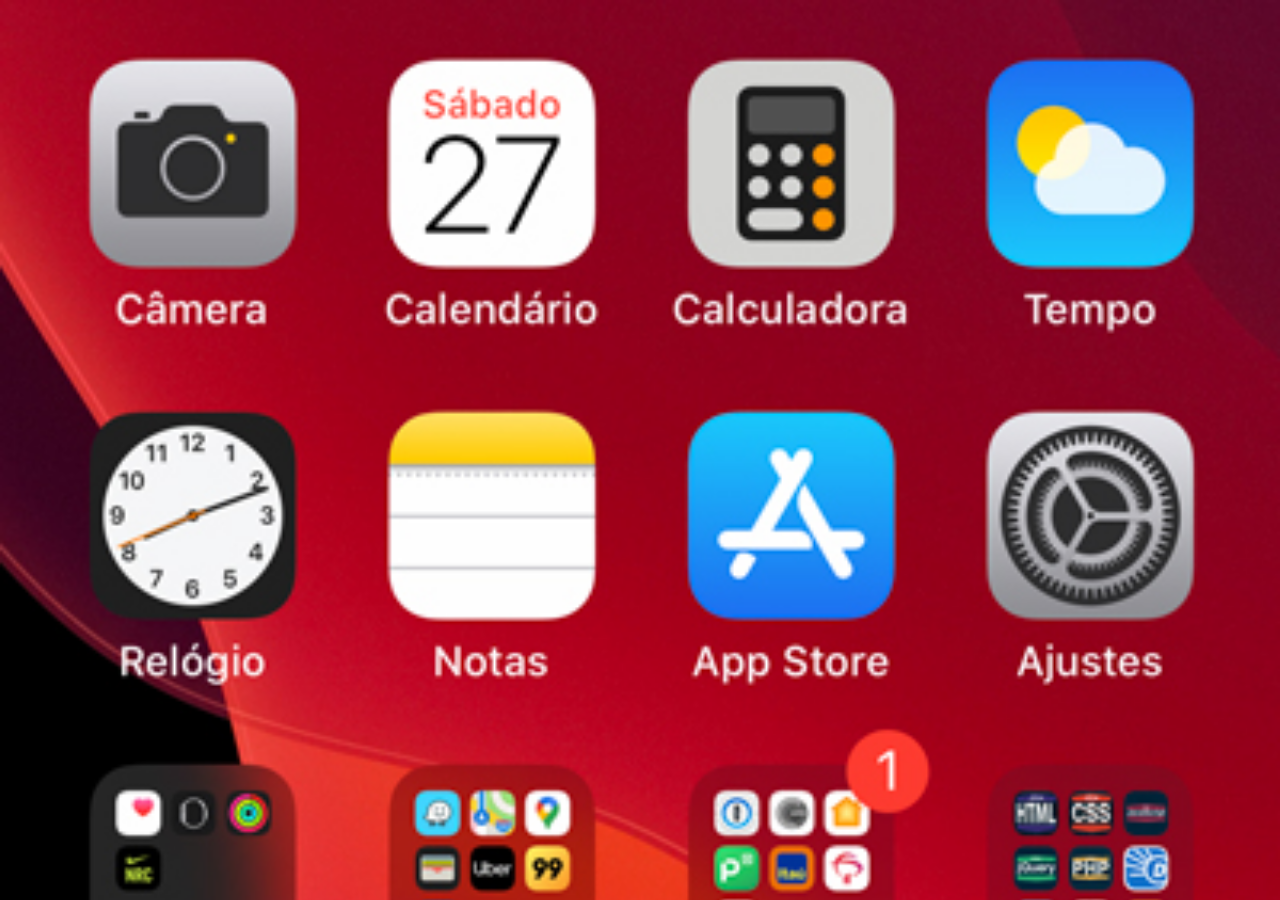
==== github.html @ caa409ba "Add main layout with navigation buttons and new pages for GitHub, Instagram, and YouTube" ====
<!DOCTYPE html>
<html lang="pt-br">
<head>
    <meta charset="UTF-8">
    <meta name="viewport" content="width=device-width, initial-scale=1.0">
    <title>Document</title>
</head>
<style>
    * {
        margin: 0;
        padding: 0;
    }

    body {
        height: 100vh;
        width: 100vw;
        background-color: black;
        background-image: url(imagens/tela-home.jpg);
        background-repeat: no-repeat;
        background-position: top center;
        background-attachment: fixed;
        background-size: cover;
    }
</style>
<body>
    
</body>
</html>
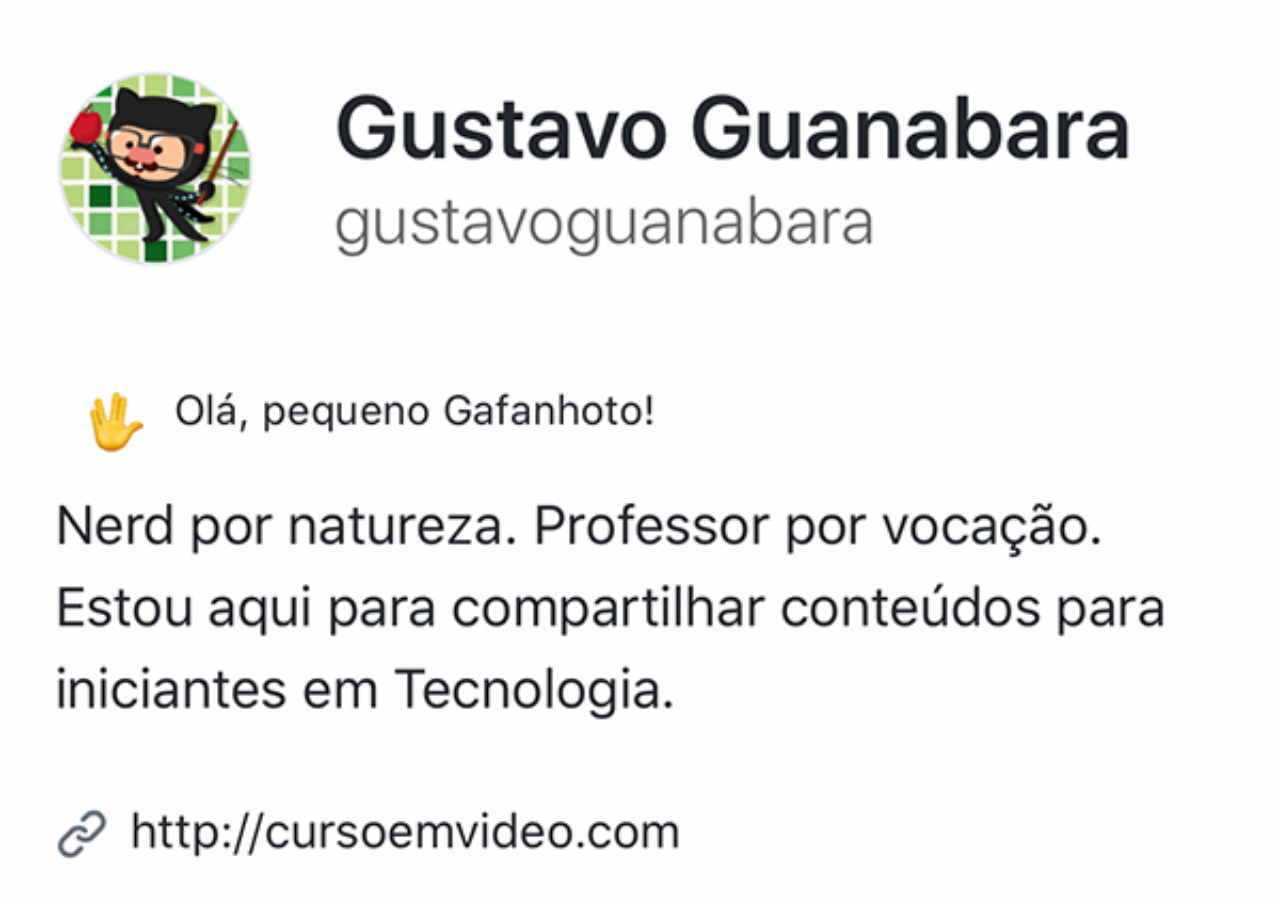
==== commit 9f582d71: "site finalizado" ====
--- a/github.html
+++ b/github.html
@@ -15,7 +15,7 @@
         height: 100vh;
         width: 100vw;
         background-color: black;
-        background-image: url(imagens/tela-home.jpg);
+        background-image: url(imagens/tela-github.jpg);
         background-repeat: no-repeat;
         background-position: top center;
         background-attachment: fixed;
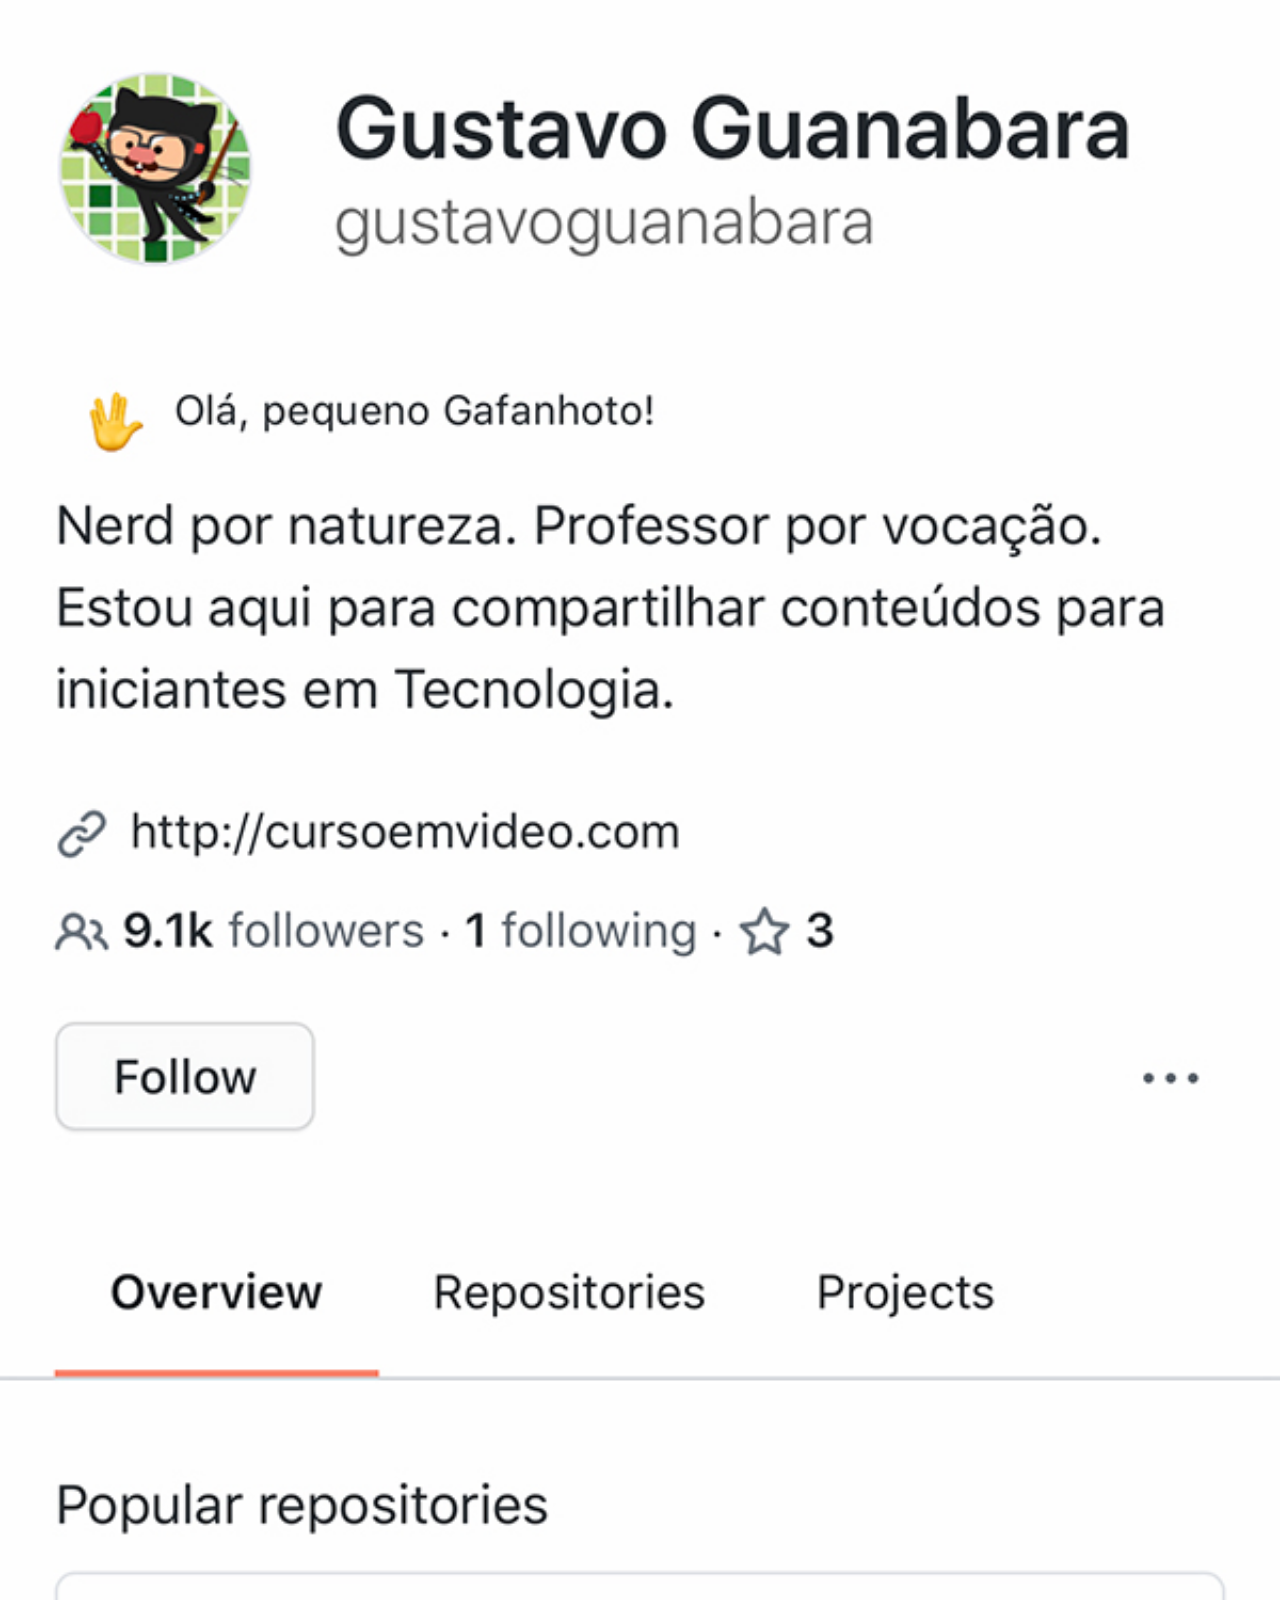
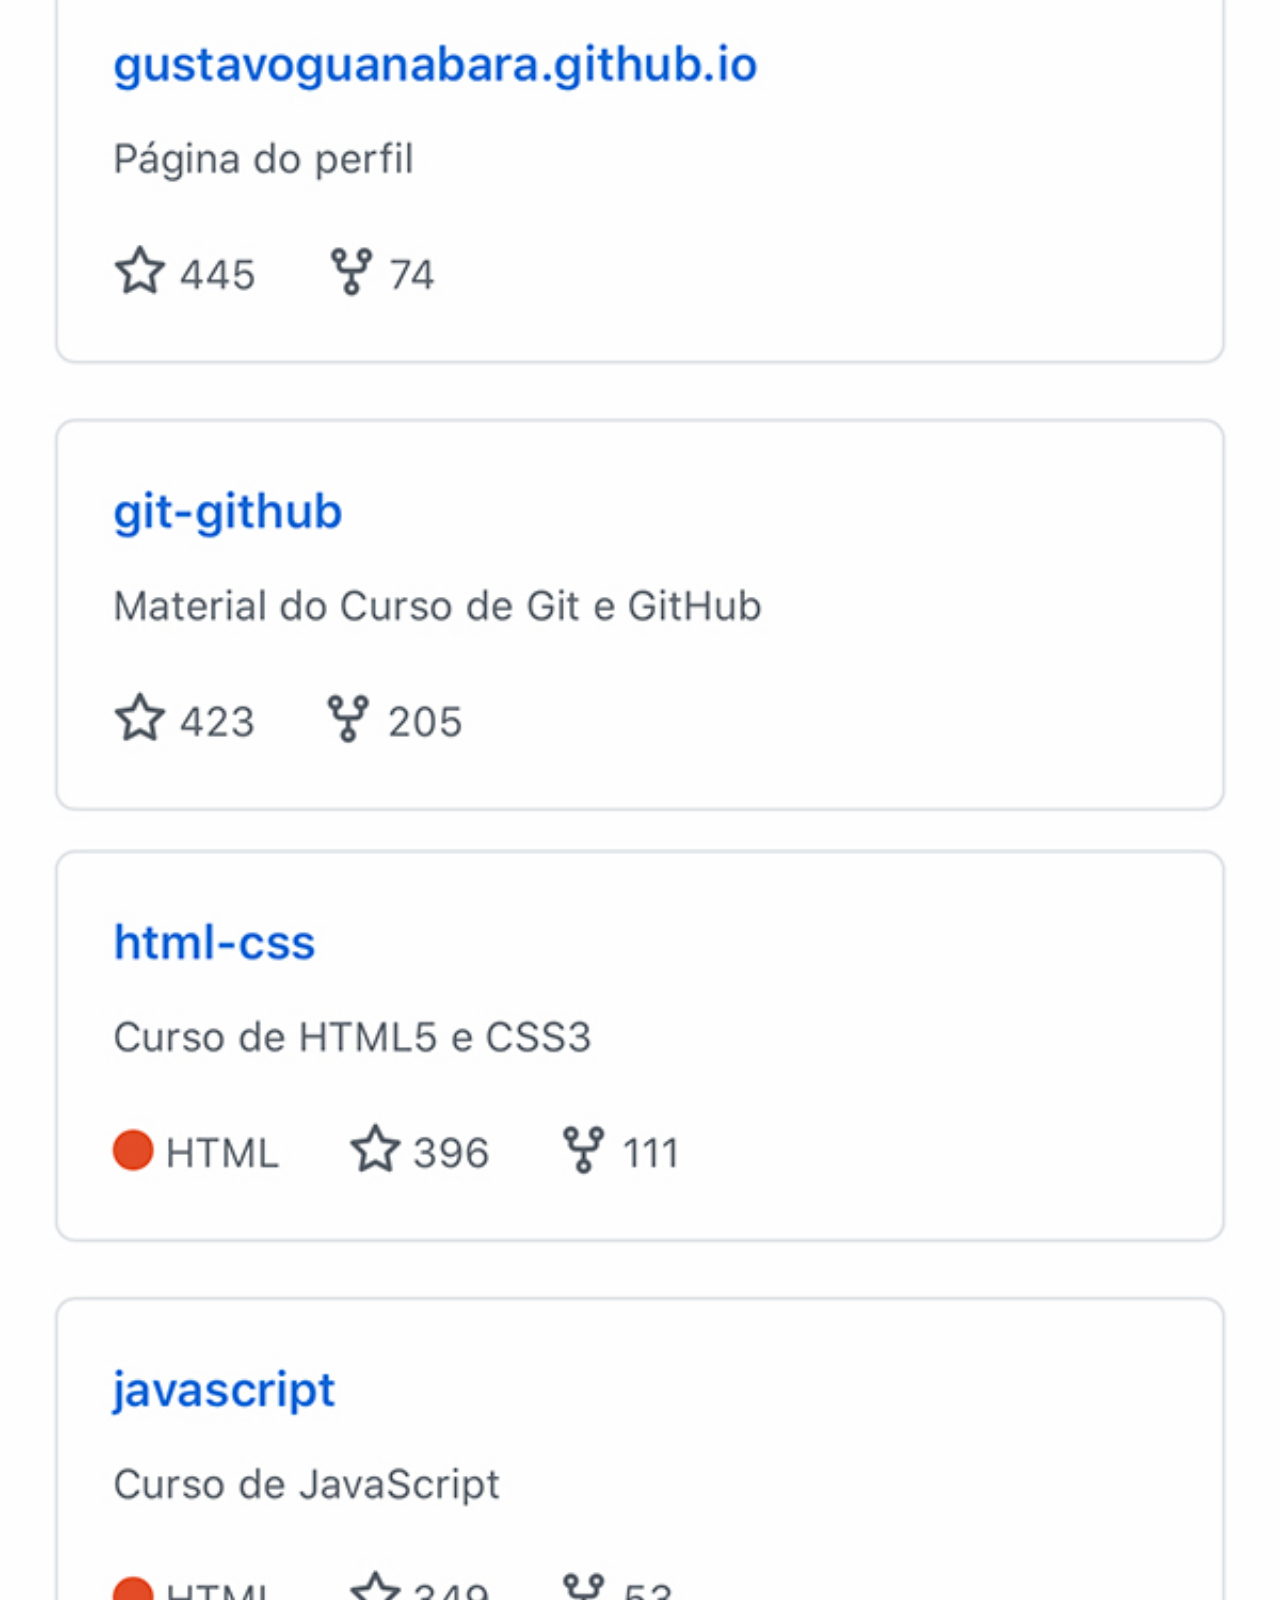
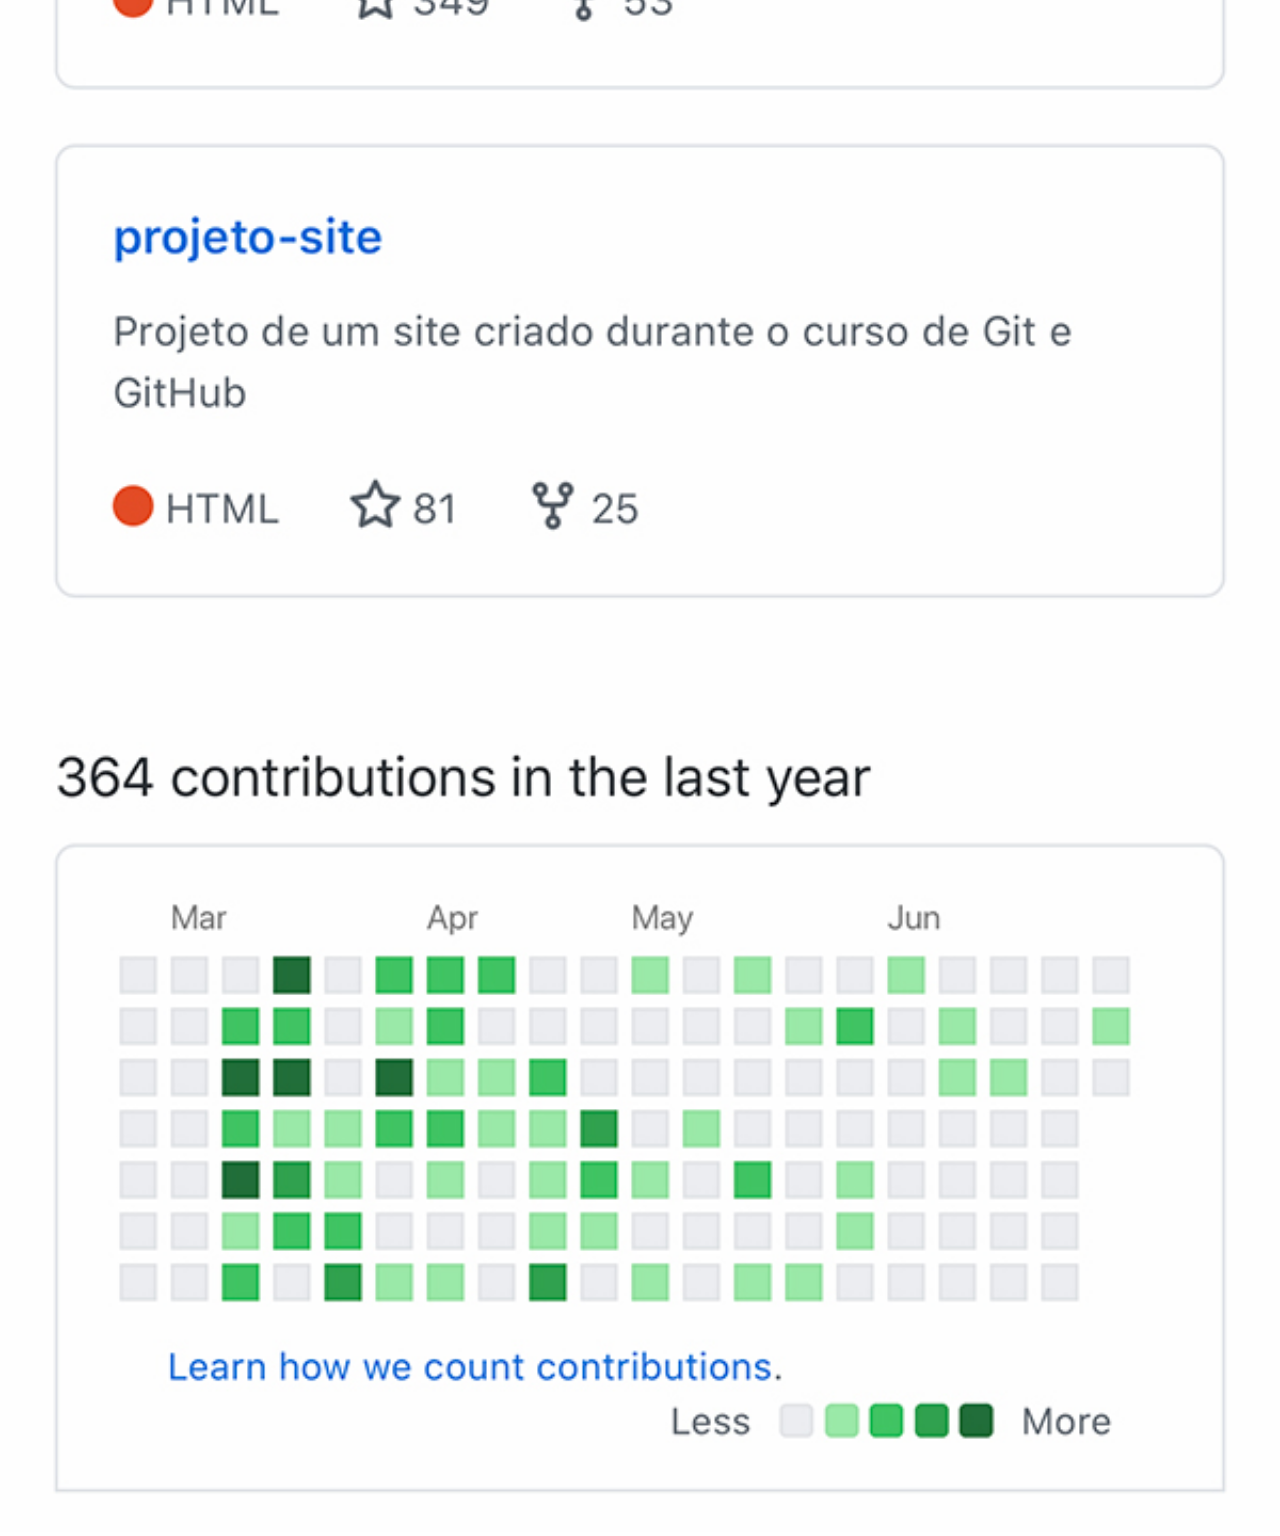
==== commit e15a0591: "Use full-width <img> instead of CSS backgrounds Replace background-image-based layouts in github.htm" ====
--- a/github.html
+++ b/github.html
@@ -10,19 +10,19 @@
         margin: 0;
         padding: 0;
     }
+::-webkit-scrollbar {
+    width: 0px;
+    height: 0px;
+}
 
+img {
+    width: 100vw;
+}
     body {
-        height: 100vh;
-        width: 100vw;
-        background-color: black;
-        background-image: url(imagens/tela-github.jpg);
-        background-repeat: no-repeat;
-        background-position: top center;
-        background-attachment: fixed;
-        background-size: cover;
+        
     }
 </style>
 <body>
-    
+    <img src="imagens/tela-github.jpg" alt="github">
 </body>
 </html>
